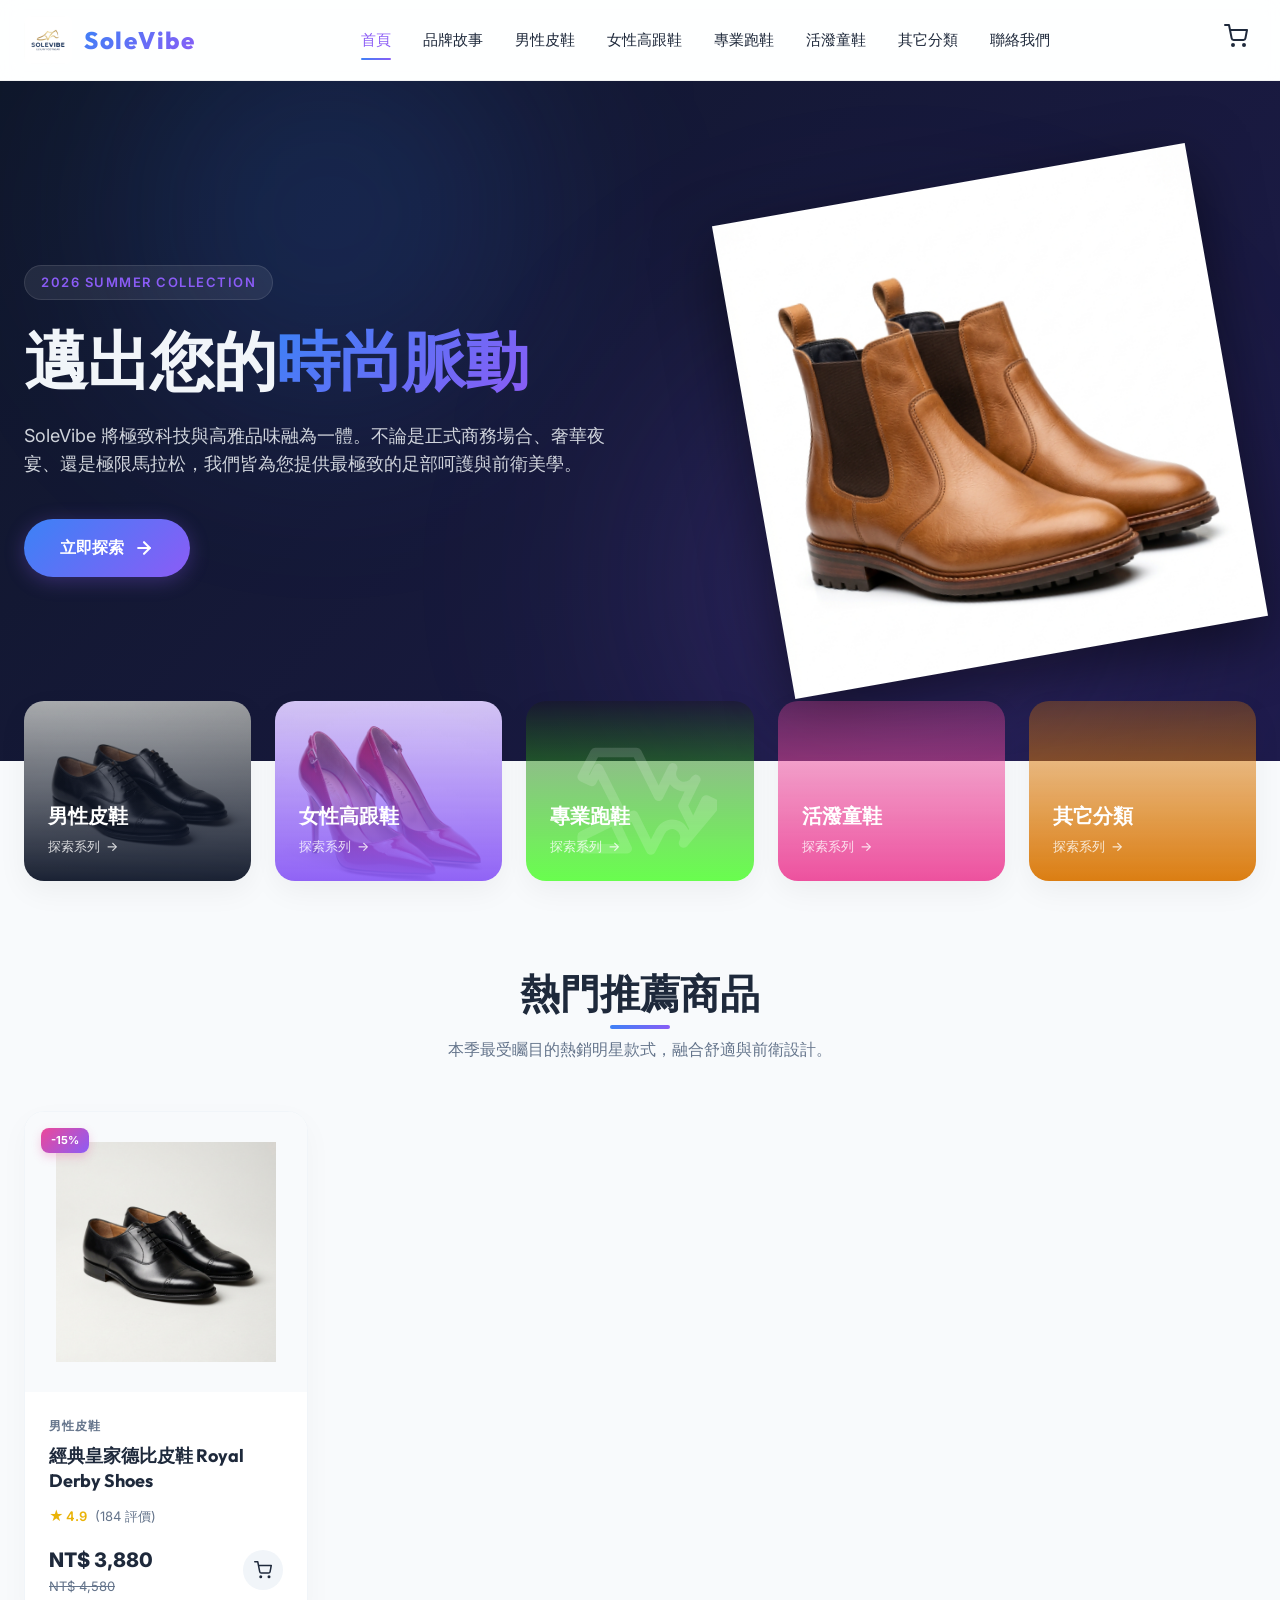
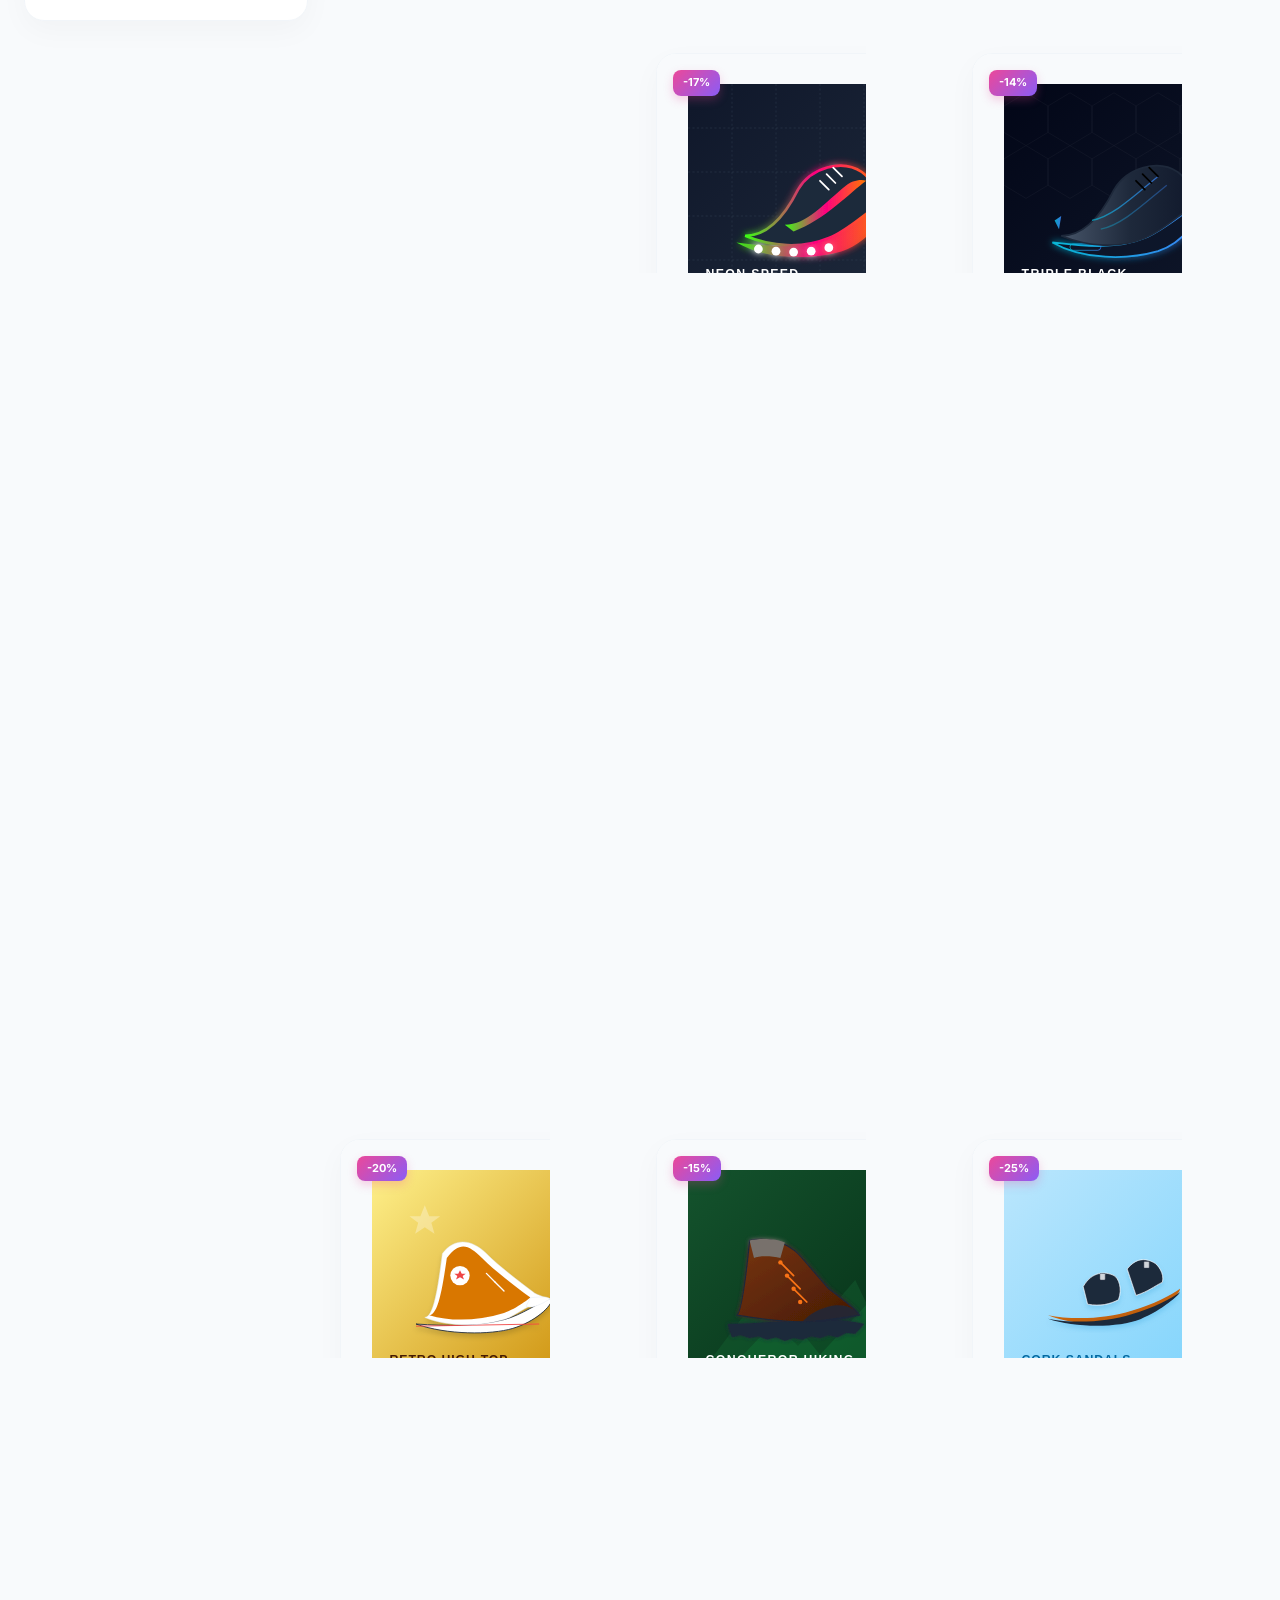
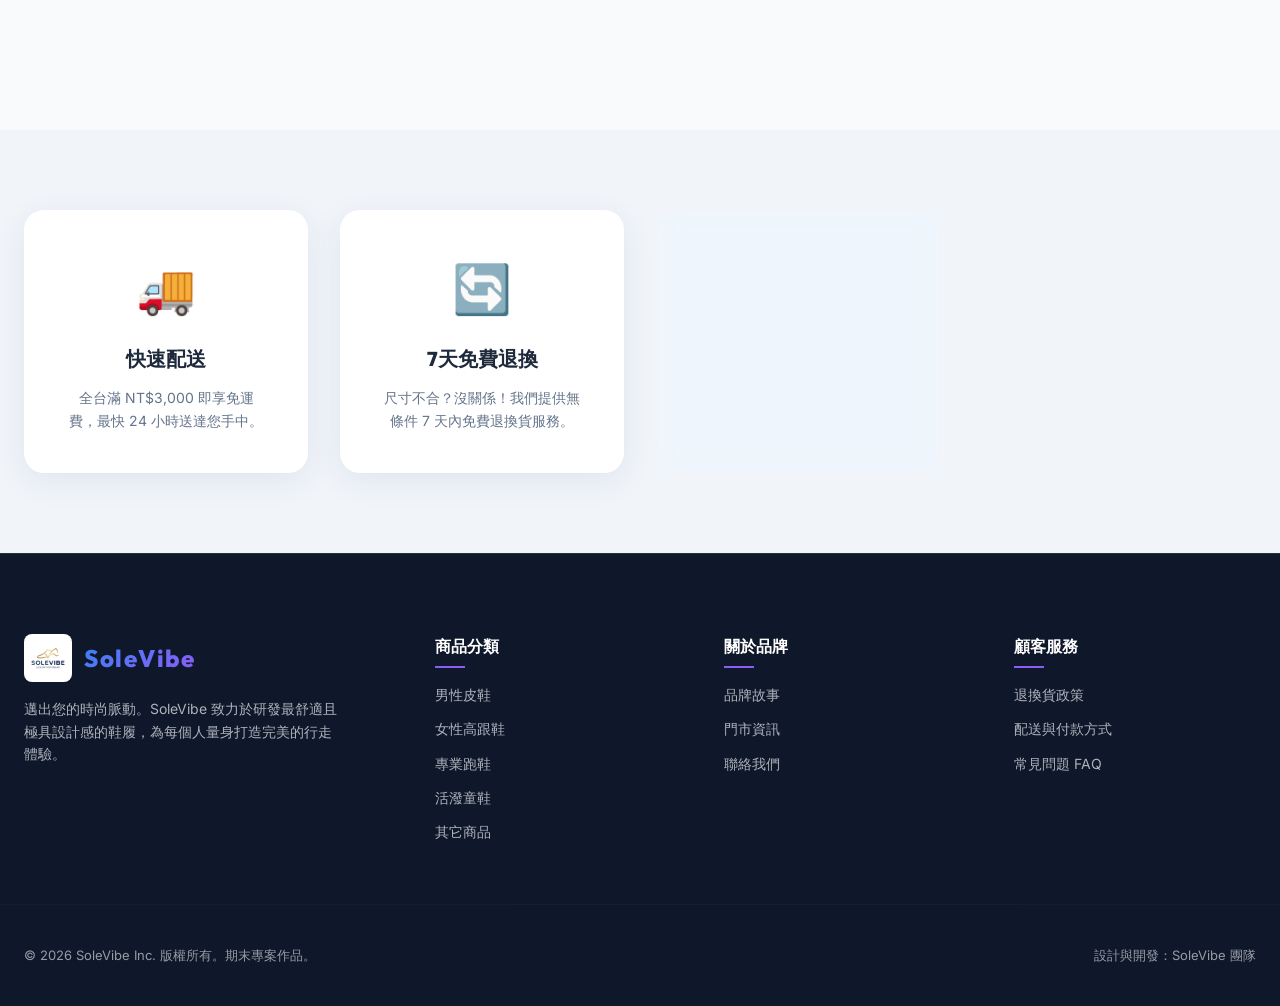
==== index.html @ f021ab02 "Add files via upload" ====
<!DOCTYPE html>
<html lang="zh-TW">
<head>
  <meta charset="UTF-8">
  <meta name="viewport" content="width=device-width, initial-scale=1.0">
  <title>梁育瑄的頂級潮流與舒適鞋履探索</title>
  <meta name="description" content="我們提供男性皮鞋、女性高跟鞋、運動跑鞋與兒童鞋等頂級潮流款式，帶給您無與倫比的穿著體驗。">
  <meta name="keywords" content="梁育瑄,高級,皮鞋,高跟鞋,運動鞋,跑步鞋,兒童鞋">
  <link rel="stylesheet" href="css/style.css">
</head>
<body>

  <!-- Header Section -->
  <header>
    <div class="container navbar">
      <a href="index.html" class="logo-wrapper">
        <img src="assets/images/logo.png" alt="SoleVibe Logo" class="logo-img">
        <span class="logo-text">SoleVibe</span>
      </a>
      
      <nav class="nav-menu" id="nav-menu">
        <a href="index.html" class="nav-link active">首頁</a>
        <a href="about.html" class="nav-link">品牌故事</a>
        <a href="mens.html" class="nav-link">男性皮鞋</a>
        <a href="womens.html" class="nav-link">女性高跟鞋</a>
        <a href="running.html" class="nav-link">專業跑鞋</a>
        <a href="kids.html" class="nav-link">活潑童鞋</a>
        <a href="others.html" class="nav-link">其它分類</a>
        <a href="contact.html" class="nav-link">聯絡我們</a>
      </nav>

      <div class="nav-actions">
        <a href="cart.html" class="btn-icon-cart" id="cart-btn" aria-label="購物車">
          <svg xmlns="http://www.w3.org/2000/svg" width="24" height="24" viewBox="0 0 24 24" fill="none" stroke="currentColor" stroke-width="2" stroke-linecap="round" stroke-linejoin="round">
            <circle cx="9" cy="21" r="1"></circle>
            <circle cx="20" cy="21" r="1"></circle>
            <path d="M1 1h4l2.68 13.39a2 2 0 0 0 2 1.61h9.72a2 2 0 0 0 2-1.61L23 6H6"></path>
          </svg>
          <span class="cart-badge">0</span>
        </a>
        <button class="mobile-menu-btn" id="mobile-menu-btn" aria-label="開啟選單">
          <span></span>
          <span></span>
          <span></span>
        </button>
      </div>
    </div>
  </header>

  <!-- Hero Section -->
  <section class="hero">
    <div class="hero-bg-lights">
      <div class="hero-light-1"></div>
      <div class="hero-light-2"></div>
    </div>
    
    <div class="container">
      <div class="hero-content fade-in">
        <span class="hero-tag">2026 SUMMER COLLECTION</span>
        <h1 class="hero-title">邁出您的<span>時尚脈動</span></h1>
        <p class="hero-desc">SoleVibe 將極致科技與高雅品味融為一體。不論是正式商務場合、奢華夜宴、還是極限馬拉松，我們皆為您提供最極致的足部呵護與前衛美學。</p>
        <a href="#featured-products" class="btn-primary">
          <span>立即探索</span>
          <svg xmlns="http://www.w3.org/2000/svg" width="20" height="20" viewBox="0 0 24 24" fill="none" stroke="currentColor" stroke-width="2.5" stroke-linecap="round" stroke-linejoin="round"><line x1="5" y1="12" x2="19" y2="12"></line><polyline points="12 5 19 12 12 19"></polyline></svg>
        </a>
      </div>
      
      <div class="hero-image-container">
        <div class="hero-circle-bg"></div>
        <img src="assets/images/mens_3.png" alt="Featured Chelsea Boot" class="hero-shoe-img">
      </div>
    </div>
  </section>

  <!-- Categories Quick Link Section -->
  <section class="categories-showcase container">
    <div class="categories-grid">
      <a href="mens.html" class="cat-card cat-card-mens">
        <div class="cat-title">男性皮鞋</div>
        <div class="cat-action">探索系列 <span>→</span></div>
      </a>
      <a href="womens.html" class="cat-card cat-card-womens">
        <div class="cat-title">女性高跟鞋</div>
        <div class="cat-action">探索系列 <span>→</span></div>
      </a>
      <a href="running.html" class="cat-card cat-card-running">
        <svg xmlns="http://www.w3.org/2000/svg" viewBox="0 0 24 24" fill="none" stroke="currentColor" stroke-width="1.5" stroke-linecap="round" stroke-linejoin="round"><path d="M18.8 20.1a2 2 0 1 0-3.6-1.8l-1.5 2.9-2.7-5.4-2.8 1.4L10 21H3v-2l4.5-2.2 1.1-2.2-3.1-6.1-1 2-1.5-.7L5 6h6.5l3.4 6.8 2.2-4.4a2 2 0 1 0 3.6 1.8l-2 4.1 1.6 3.2 2-4.1 1.5.7L18.8 20.1z"/></svg>
        <div class="cat-title">專業跑鞋</div>
        <div class="cat-action">探索系列 <span>→</span></div>
      </a>
      <a href="kids.html" class="cat-card cat-card-kids">
        <div class="cat-title">活潑童鞋</div>
        <div class="cat-action">探索系列 <span>→</span></div>
      </a>
      <a href="others.html" class="cat-card cat-card-others">
        <div class="cat-title">其它分類</div>
        <div class="cat-action">探索系列 <span>→</span></div>
      </a>
    </div>
  </section>

  <!-- Hot Products Grid Section -->
  <section class="py-5" id="featured-products">
    <div class="container">
      <div class="section-title-box text-center">
        <h2 class="section-title">熱門推薦商品</h2>
        <p class="section-desc">本季最受矚目的熱銷明星款式，融合舒適與前衛設計。</p>
      </div>
      
      <div class="product-grid" id="product-grid" data-category="all">
        <!-- Rendered Dynamically via JS -->
      </div>
    </div>
  </section>

  <!-- Core Brand Values -->
  <section class="py-5" style="background-color: #f1f5f9;">
    <div class="container">
      <div class="product-grid">
        <div class="glass-panel text-center" style="padding: 40px; background: white;">
          <div style="font-size: 48px; margin-bottom: 16px;">🚚</div>
          <h3 style="font-size: 20px; margin-bottom: 12px; font-weight: 800;">快速配送</h3>
          <p style="color: var(--text-muted); font-size: 14px;">全台滿 NT$3,000 即享免運費，最快 24 小時送達您手中。</p>
        </div>
        <div class="glass-panel text-center" style="padding: 40px; background: white;">
          <div style="font-size: 48px; margin-bottom: 16px;">🔄</div>
          <h3 style="font-size: 20px; margin-bottom: 12px; font-weight: 800;">7天免費退換</h3>
          <p style="color: var(--text-muted); font-size: 14px;">尺寸不合？沒關係！我們提供無條件 7 天內免費退換貨服務。</p>
        </div>
        <div class="glass-panel text-center" style="padding: 40px; background: white;">
          <div style="font-size: 48px; margin-bottom: 16px;">🛡️</div>
          <h3 style="font-size: 20px; margin-bottom: 12px; font-weight: 800;">正品保證</h3>
          <p style="color: var(--text-muted); font-size: 14px;">全店商品均為 100% 正品原廠授權，提供最完善售後保固。</p>
        </div>
      </div>
    </div>
  </section>

  <!-- Footer Section -->
  <footer>
    <div class="container footer-grid">
      <div class="footer-logo-desc">
        <div class="logo-wrapper">
          <img src="assets/images/logo.png" alt="SoleVibe Logo" class="logo-img">
          <span class="logo-text" style="color: white;">SoleVibe</span>
        </div>
        <p>邁出您的時尚脈動。SoleVibe 致力於研發最舒適且極具設計感的鞋履，為每個人量身打造完美的行走體驗。</p>
      </div>
      <div>
        <h4 class="footer-title">商品分類</h4>
        <div class="footer-links">
          <a href="mens.html" class="footer-link">男性皮鞋</a>
          <a href="womens.html" class="footer-link">女性高跟鞋</a>
          <a href="running.html" class="footer-link">專業跑鞋</a>
          <a href="kids.html" class="footer-link">活潑童鞋</a>
          <a href="others.html" class="footer-link">其它商品</a>
        </div>
      </div>
      <div>
        <h4 class="footer-title">關於品牌</h4>
        <div class="footer-links">
          <a href="about.html" class="footer-link">品牌故事</a>
          <a href="about.html#store-locator" class="footer-link">門市資訊</a>
          <a href="contact.html" class="footer-link">聯絡我們</a>
        </div>
      </div>
      <div>
        <h4 class="footer-title">顧客服務</h4>
        <div class="footer-links">
          <a href="#" class="footer-link">退換貨政策</a>
          <a href="#" class="footer-link">配送與付款方式</a>
          <a href="#" class="footer-link">常見問題 FAQ</a>
        </div>
      </div>
    </div>
    <div class="container footer-bottom">
      <p>&copy; 2026 SoleVibe Inc. 版權所有。期末專案作品。</p>
      <p>設計與開發：SoleVibe 團隊</p>
    </div>
  </footer>

  <!-- Scripts -->
  <script src="js/products.js"></script>
  <script src="js/main.js"></script>
</body>
</html>
---- css/style.css ----
/* SoleVibe Shoe Retail Web App - Stylesheet */

@import url('https://fonts.googleapis.com/css2?family=Inter:wght@300;400;500;600;700;800&family=Outfit:wght@400;500;600;700;800;900&family=Playfair+Display:ital,wght@0,600;0,700;1,500&display=swap');

:root {
  --primary-gradient: linear-gradient(135deg, #3b82f6 0%, #8b5cf6 100%);
  --secondary-gradient: linear-gradient(135deg, #ec4899 0%, #8b5cf6 100%);
  --dark-gradient: linear-gradient(135deg, #0f172a 0%, #1e1b4b 100%);
  --gold-gradient: linear-gradient(135deg, #fbbf24 0%, #f59e0b 100%);
  
  --primary: #8b5cf6;
  --primary-hover: #7c3aed;
  --secondary: #ec4899;
  --dark: #0f172a;
  --light: #f8fafc;
  --text-dark: #1e293b;
  --text-light: #f1f5f9;
  --text-muted: #64748b;
  --border-light: rgba(255, 255, 255, 0.1);
  --border-dark: #e2e8f0;
  
  --glass-bg: rgba(255, 255, 255, 0.7);
  --glass-bg-dark: rgba(15, 23, 42, 0.75);
  --glass-border: rgba(255, 255, 255, 0.2);
  --glass-shadow: 0 8px 32px 0 rgba(31, 38, 135, 0.08);
  
  --font-sans: 'Inter', sans-serif;
  --font-heading: 'Outfit', sans-serif;
  --font-serif: 'Playfair Display', serif;
  
  --transition-smooth: all 0.4s cubic-bezier(0.4, 0, 0.2, 1);
  --transition-fast: all 0.2s ease;
}

/* Base Reset */
* {
  margin: 0;
  padding: 0;
  box-sizing: border-box;
  scroll-behavior: smooth;
}

body {
  font-family: var(--font-sans);
  background-color: var(--light);
  color: var(--text-dark);
  line-height: 1.6;
  overflow-x: hidden;
}

h1, h2, h3, h4, h5, h6 {
  font-family: var(--font-heading);
  font-weight: 700;
}

a {
  text-decoration: none;
  color: inherit;
  transition: var(--transition-fast);
}

button, input, select, textarea {
  font-family: inherit;
}

ul {
  list-style: none;
}

/* Utility Classes */
.container {
  max-width: 1280px;
  margin: 0 auto;
  padding: 0 24px;
}

.text-center { text-align: center; }
.py-5 { padding-top: 80px; padding-bottom: 80px; }
.pb-5 { padding-bottom: 80px; }
.font-semibold { font-weight: 600; }
.text-primary { color: var(--primary); }
.mt-4 { margin-top: 24px; }

/* Glassmorphism Styles */
.glass-panel {
  background: var(--glass-bg);
  backdrop-filter: blur(12px) saturate(180%);
  -webkit-backdrop-filter: blur(12px) saturate(180%);
  border: 1px solid var(--glass-border);
  box-shadow: var(--glass-shadow);
  border-radius: 20px;
}

.glass-panel-dark {
  background: var(--glass-bg-dark);
  backdrop-filter: blur(16px) saturate(180%);
  -webkit-backdrop-filter: blur(16px) saturate(180%);
  border: 1px solid var(--border-light);
  box-shadow: 0 8px 32px 0 rgba(0, 0, 0, 0.3);
  border-radius: 20px;
  color: var(--text-light);
}

/* Header & Navigation */
header {
  position: sticky;
  top: 0;
  z-index: 100;
  width: 100%;
  background: rgba(255, 255, 255, 0.85);
  backdrop-filter: blur(10px);
  border-bottom: 1px solid rgba(0, 0, 0, 0.05);
  transition: var(--transition-fast);
}

.navbar {
  display: flex;
  justify-content: space-between;
  align-items: center;
  height: 80px;
}

.logo-wrapper {
  display: flex;
  align-items: center;
  gap: 12px;
}

.logo-img {
  height: 48px;
  width: 48px;
  object-fit: contain;
  border-radius: 8px;
}

.logo-text {
  font-family: var(--font-heading);
  font-weight: 800;
  font-size: 24px;
  letter-spacing: 1.5px;
  background: var(--primary-gradient);
  -webkit-background-clip: text;
  -webkit-text-fill-color: transparent;
}

.nav-menu {
  display: flex;
  gap: 32px;
  align-items: center;
}

.nav-link {
  font-size: 15px;
  font-weight: 500;
  color: var(--text-dark);
  position: relative;
  padding: 8px 0;
}

.nav-link::after {
  content: '';
  position: absolute;
  bottom: 0;
  left: 0;
  width: 0;
  height: 2.5px;
  background: var(--primary-gradient);
  transition: var(--transition-smooth);
  border-radius: 2px;
}

.nav-link:hover::after,
.nav-link.active::after {
  width: 100%;
}

.nav-link:hover,
.nav-link.active {
  color: var(--primary);
}

.nav-actions {
  display: flex;
  align-items: center;
  gap: 20px;
}

.btn-icon-cart {
  position: relative;
  background: none;
  border: none;
  cursor: pointer;
  padding: 8px;
  border-radius: 50%;
  transition: var(--transition-fast);
  color: var(--text-dark);
}

.btn-icon-cart:hover {
  background-color: rgba(0, 0, 0, 0.05);
  color: var(--primary);
}

.cart-badge {
  position: absolute;
  top: -2px;
  right: -2px;
  background: var(--secondary-gradient);
  color: white;
  font-size: 10px;
  font-weight: 700;
  height: 18px;
  width: 18px;
  border-radius: 50%;
  display: none;
  justify-content: center;
  align-items: center;
  box-shadow: 0 2px 8px rgba(236, 72, 153, 0.4);
}

.mobile-menu-btn {
  display: none;
  background: none;
  border: none;
  cursor: pointer;
  flex-direction: column;
  gap: 6px;
  z-index: 101;
}

.mobile-menu-btn span {
  display: block;
  width: 25px;
  height: 3px;
  background-color: var(--text-dark);
  border-radius: 3px;
  transition: var(--transition-smooth);
}

/* Animations */
@keyframes float {
  0% { transform: translateY(0px) rotate(-10deg); }
  50% { transform: translateY(-15px) rotate(-8deg); }
  100% { transform: translateY(0px) rotate(-10deg); }
}

@keyframes pulse {
  0% { transform: scale(1); }
  50% { transform: scale(1.15); }
  100% { transform: scale(1); }
}

.pulse {
  animation: pulse 1s infinite alternate;
}

.fade-in {
  animation: fadeIn 0.8s ease forwards;
}

@keyframes fadeIn {
  from { opacity: 0; transform: translateY(20px); }
  to { opacity: 1; transform: translateY(0); }
}

/* Hero Section */
.hero {
  padding: 100px 0;
  background: var(--dark-gradient);
  position: relative;
  overflow: hidden;
  color: var(--text-light);
}

.hero-bg-lights {
  position: absolute;
  top: 0;
  left: 0;
  width: 100%;
  height: 100%;
  z-index: 1;
}

.hero-light-1 {
  position: absolute;
  top: -10%;
  left: 10%;
  width: 400px;
  height: 400px;
  border-radius: 50%;
  background: rgba(59, 130, 246, 0.15);
  filter: blur(100px);
}

.hero-light-2 {
  position: absolute;
  bottom: -10%;
  right: 10%;
  width: 500px;
  height: 500px;
  border-radius: 50%;
  background: rgba(139, 92, 246, 0.15);
  filter: blur(120px);
}

.hero .container {
  position: relative;
  z-index: 2;
  display: grid;
  grid-template-columns: 1.1fr 0.9fr;
  align-items: center;
  gap: 48px;
}

.hero-content {
  max-width: 600px;
}

.hero-tag {
  display: inline-block;
  padding: 6px 16px;
  background: rgba(255, 255, 255, 0.08);
  border: 1px solid var(--border-light);
  border-radius: 30px;
  font-size: 13px;
  font-weight: 600;
  letter-spacing: 1.5px;
  color: var(--primary);
  margin-bottom: 24px;
}

.hero-title {
  font-size: 64px;
  line-height: 1.15;
  margin-bottom: 24px;
  font-weight: 900;
  letter-spacing: -1px;
}

.hero-title span {
  background: var(--primary-gradient);
  -webkit-background-clip: text;
  -webkit-text-fill-color: transparent;
}

.hero-desc {
  font-size: 18px;
  color: var(--text-light);
  opacity: 0.85;
  margin-bottom: 40px;
}

.btn-primary {
  display: inline-flex;
  align-items: center;
  gap: 10px;
  background: var(--primary-gradient);
  color: white;
  padding: 16px 36px;
  border-radius: 30px;
  font-weight: 600;
  box-shadow: 0 4px 20px rgba(139, 92, 246, 0.3);
  transition: var(--transition-smooth);
  border: none;
  cursor: pointer;
}

.btn-primary:hover {
  transform: translateY(-3px);
  box-shadow: 0 8px 30px rgba(139, 92, 246, 0.5);
}

.hero-image-container {
  display: flex;
  justify-content: center;
  position: relative;
}

.hero-circle-bg {
  width: 380px;
  height: 380px;
  background: var(--primary-gradient);
  opacity: 0.2;
  border-radius: 50%;
  position: absolute;
  top: 50%;
  left: 50%;
  transform: translate(-50%, -50%);
  filter: blur(40px);
}

.hero-shoe-img {
  width: 100%;
  max-width: 480px;
  transform: rotate(-10deg);
  animation: float 5s ease-in-out infinite;
  z-index: 2;
  filter: drop-shadow(0 20px 30px rgba(0, 0, 0, 0.5));
}

/* Category Quick Links Grid */
.categories-showcase {
  margin-top: -60px;
  position: relative;
  z-index: 10;
}

.categories-grid {
  display: grid;
  grid-template-columns: repeat(auto-fit, minmax(220px, 1fr));
  gap: 24px;
}

.cat-card {
  height: 180px;
  position: relative;
  overflow: hidden;
  border-radius: 20px;
  display: flex;
  flex-direction: column;
  justify-content: flex-end;
  padding: 24px;
  color: white;
  box-shadow: 0 10px 30px rgba(0,0,0,0.05);
  transition: var(--transition-smooth);
}

.cat-card-mens { background: linear-gradient(to top, rgba(15, 23, 42, 0.95), rgba(15, 23, 42, 0.3)), url('../assets/images/mens_1.png') center/cover; }
.cat-card-womens { background: linear-gradient(to top, rgba(139, 92, 246, 0.95), rgba(139, 92, 246, 0.3)), url('../assets/images/womens_1.png') center/cover; }
.cat-card-running { background: linear-gradient(to top, rgba(57, 255, 20, 0.75), rgba(24, 24, 27, 0.4)); }
.cat-card-kids { background: linear-gradient(to top, rgba(236, 72, 153, 0.95), rgba(236, 72, 153, 0.3)); }
.cat-card-others { background: linear-gradient(to top, rgba(217, 119, 6, 0.95), rgba(217, 119, 6, 0.3)); }

.cat-card svg {
  position: absolute;
  top: 50%;
  left: 50%;
  transform: translate(-50%, -50%) scale(1.1);
  width: 140px;
  height: 140px;
  opacity: 0.15;
  transition: var(--transition-smooth);
}

.cat-card:hover svg {
  transform: translate(-50%, -50%) scale(1.3);
  opacity: 0.25;
}

.cat-card:hover {
  transform: translateY(-8px);
  box-shadow: 0 20px 40px rgba(0,0,0,0.15);
}

.cat-title {
  font-size: 20px;
  font-weight: 700;
  margin-bottom: 4px;
  z-index: 2;
}

.cat-action {
  font-size: 13px;
  font-weight: 500;
  opacity: 0.8;
  display: flex;
  align-items: center;
  gap: 6px;
  z-index: 2;
}

.cat-action span {
  transition: var(--transition-fast);
}

.cat-card:hover .cat-action span {
  transform: translateX(4px);
}

/* Products Cards Styling */
.section-title-box {
  margin-bottom: 48px;
}

.section-title {
  font-size: 40px;
  font-weight: 800;
  margin-bottom: 12px;
  position: relative;
  display: inline-block;
}

.section-title::after {
  content: '';
  position: absolute;
  bottom: -4px;
  left: 50%;
  transform: translateX(-50%);
  width: 60px;
  height: 4px;
  background: var(--primary-gradient);
  border-radius: 2px;
}

.section-desc {
  color: var(--text-muted);
  font-size: 16px;
}

.product-grid {
  display: grid;
  grid-template-columns: repeat(auto-fill, minmax(280px, 1fr));
  gap: 32px;
}

.product-card {
  background: white;
  border-radius: 20px;
  overflow: hidden;
  box-shadow: 0 10px 30px rgba(0, 0, 0, 0.03);
  border: 1px solid #f1f5f9;
  transition: var(--transition-smooth);
  display: flex;
  flex-direction: column;
}

.product-card:hover {
  transform: translateY(-8px);
  box-shadow: 0 20px 40px rgba(0,0,0,0.08);
}

.product-img-wrapper {
  position: relative;
  background-color: #f8fafc;
  padding: 30px;
  height: 280px;
  display: flex;
  justify-content: center;
  align-items: center;
  overflow: hidden;
}

.product-img-wrapper img {
  max-width: 100%;
  max-height: 100%;
  object-fit: contain;
  transition: var(--transition-smooth);
}

.product-card:hover .product-img-wrapper img {
  transform: scale(1.08) rotate(-3deg);
}

.discount-badge {
  position: absolute;
  top: 16px;
  left: 16px;
  background: var(--secondary-gradient);
  color: white;
  padding: 4px 10px;
  font-size: 11px;
  font-weight: 700;
  border-radius: 8px;
  box-shadow: 0 4px 10px rgba(236, 72, 153, 0.25);
}

.product-overlay {
  position: absolute;
  top: 0;
  left: 0;
  width: 100%;
  height: 100%;
  background: rgba(15, 23, 42, 0.4);
  backdrop-filter: blur(4px);
  display: flex;
  justify-content: center;
  align-items: center;
  opacity: 0;
  transition: var(--transition-fast);
}

.product-img-wrapper:hover .product-overlay {
  opacity: 1;
}

.btn-quickview {
  background: white;
  color: var(--text-dark);
  padding: 12px 24px;
  font-size: 14px;
  font-weight: 600;
  border-radius: 30px;
  box-shadow: 0 4px 12px rgba(0,0,0,0.1);
  transform: translateY(15px);
  transition: var(--transition-smooth);
}

.product-img-wrapper:hover .btn-quickview {
  transform: translateY(0);
}

.btn-quickview:hover {
  background: var(--primary-gradient);
  color: white;
}

.product-info {
  padding: 24px;
  display: flex;
  flex-direction: column;
  flex-grow: 1;
}

.product-cat {
  font-size: 12px;
  color: var(--text-muted);
  font-weight: 600;
  text-transform: uppercase;
  letter-spacing: 1px;
  margin-bottom: 8px;
}

.product-title {
  font-size: 18px;
  font-weight: 700;
  line-height: 1.4;
  margin-bottom: 12px;
  flex-grow: 1;
}

.product-title a:hover {
  color: var(--primary);
}

.product-meta {
  display: flex;
  align-items: center;
  gap: 8px;
  margin-bottom: 16px;
  font-size: 13px;
}

.rating {
  display: inline-flex;
  align-items: center;
  color: #eab308;
  font-weight: 600;
}

.rating .stars {
  font-size: 14px;
  margin-right: 2px;
}

.product-meta .reviews {
  color: var(--text-muted);
}

.product-price-row {
  display: flex;
  justify-content: space-between;
  align-items: center;
}

.price-box {
  display: flex;
  flex-direction: column;
}

.price {
  font-size: 20px;
  font-weight: 800;
  color: var(--text-dark);
}

.original-price {
  font-size: 13px;
  color: var(--text-muted);
  text-decoration: line-through;
}

.btn-add-cart-quick {
  background: #f1f5f9;
  color: var(--text-dark);
  border: none;
  width: 40px;
  height: 40px;
  border-radius: 50%;
  display: flex;
  justify-content: center;
  align-items: center;
  cursor: pointer;
  transition: var(--transition-fast);
}

.btn-add-cart-quick:hover {
  background: var(--primary-gradient);
  color: white;
  transform: scale(1.1);
}

/* Category Filter Bar */
.filter-bar {
  display: flex;
  justify-content: space-between;
  align-items: center;
  flex-wrap: wrap;
  gap: 16px;
  margin-bottom: 32px;
  padding: 16px 24px;
  background: white;
  border-radius: 16px;
  box-shadow: 0 4px 20px rgba(0,0,0,0.02);
}

.filter-results {
  color: var(--text-muted);
  font-size: 14px;
}

.filter-sort-select {
  padding: 8px 16px;
  border-radius: 10px;
  border: 1px solid var(--border-dark);
  background: white;
  outline: none;
  font-size: 14px;
  cursor: pointer;
}

/* Product Detail Page */
.product-detail-section {
  padding: 60px 0;
}

.product-detail-container {
  display: grid;
  grid-template-columns: 1fr 1fr;
  gap: 64px;
  align-items: start;
}

.product-detail-media {
  background-color: #f8fafc;
  border-radius: 24px;
  padding: 48px;
  display: flex;
  justify-content: center;
  align-items: center;
  border: 1px solid #f1f5f9;
}

.product-detail-media img {
  max-width: 100%;
  max-height: 500px;
  object-fit: contain;
  filter: drop-shadow(0 15px 25px rgba(0, 0, 0, 0.05));
}

.product-detail-info h1 {
  font-size: 36px;
  font-weight: 800;
  line-height: 1.25;
  margin-bottom: 12px;
}

.product-detail-info .category-badge {
  display: inline-block;
  background: #f1f5f9;
  color: var(--primary);
  font-weight: 600;
  font-size: 12px;
  padding: 6px 14px;
  border-radius: 30px;
  margin-bottom: 16px;
}

.detail-price-box {
  display: flex;
  align-items: baseline;
  gap: 16px;
  margin-bottom: 24px;
}

.detail-price {
  font-size: 32px;
  font-weight: 900;
  color: var(--text-dark);
}

.detail-original-price {
  font-size: 18px;
  color: var(--text-muted);
  text-decoration: line-through;
}

.detail-rating-box {
  display: flex;
  align-items: center;
  gap: 12px;
  margin-bottom: 24px;
  border-bottom: 1px solid #f1f5f9;
  padding-bottom: 24px;
}

.detail-desc {
  font-size: 16px;
  color: #475569;
  margin-bottom: 32px;
}

.features-title {
  font-size: 16px;
  font-weight: 700;
  margin-bottom: 12px;
}

.detail-features {
  list-style: none;
  margin-bottom: 32px;
}

.detail-features li {
  position: relative;
  padding-left: 24px;
  margin-bottom: 8px;
  color: #475569;
}

.detail-features li::before {
  content: '✓';
  position: absolute;
  left: 0;
  color: var(--primary);
  font-weight: 700;
}

/* Selectors styling */
.selector-group {
  margin-bottom: 24px;
}

.selector-label {
  font-size: 14px;
  font-weight: 700;
  margin-bottom: 12px;
  display: block;
}

.size-selector, .color-selector {
  display: flex;
  flex-wrap: wrap;
  gap: 12px;
}

.size-option input, .color-option input {
  display: none;
}

.size-option span {
  display: inline-block;
  min-width: 48px;
  height: 48px;
  border: 1px solid var(--border-dark);
  border-radius: 12px;
  display: flex;
  justify-content: center;
  align-items: center;
  font-size: 14px;
  font-weight: 600;
  cursor: pointer;
  transition: var(--transition-fast);
}

.size-option input:checked + span {
  border-color: var(--primary);
  background: var(--primary);
  color: white;
  box-shadow: 0 4px 10px rgba(139, 92, 246, 0.2);
}

.color-option span {
  display: inline-block;
  padding: 8px 16px;
  border: 1px solid var(--border-dark);
  border-radius: 12px;
  font-size: 13px;
  font-weight: 500;
  cursor: pointer;
  transition: var(--transition-fast);
}

.color-option input:checked + span {
  border-color: var(--primary);
  background: #f5f3ff;
  color: var(--primary);
  font-weight: 600;
}

.purchase-actions {
  display: flex;
  gap: 20px;
  margin-top: 32px;
  border-top: 1px solid #f1f5f9;
  padding-top: 32px;
}

.qty-selector {
  display: flex;
  align-items: center;
  border: 1px solid var(--border-dark);
  border-radius: 30px;
  overflow: hidden;
  height: 56px;
}

.qty-selector button {
  background: none;
  border: none;
  width: 48px;
  height: 100%;
  font-size: 18px;
  font-weight: 600;
  cursor: pointer;
  transition: var(--transition-fast);
}

.qty-selector button:hover {
  background-color: #f1f5f9;
}

.qty-selector input {
  width: 48px;
  height: 100%;
  border: none;
  text-align: center;
  font-size: 16px;
  font-weight: 600;
  outline: none;
}

.btn-add-cart-large {
  flex-grow: 1;
  height: 56px;
  border-radius: 30px;
  font-size: 16px;
}

/* Shopping Cart Page */
.cart-section {
  padding: 60px 0;
}

.cart-wrapper {
  display: grid;
  grid-template-columns: 1.6fr 0.9fr;
  gap: 48px;
}

.cart-items-panel {
  padding: 32px;
}

.cart-item {
  display: grid;
  grid-template-columns: 100px 2.5fr 1fr 1fr 1fr 30px;
  align-items: center;
  gap: 24px;
  padding: 24px 0;
  border-bottom: 1px solid #f1f5f9;
}

.cart-item:last-child {
  border-bottom: none;
}

.cart-item-img {
  width: 100px;
  height: 100px;
  background-color: #f8fafc;
  border-radius: 16px;
  padding: 10px;
  display: flex;
  justify-content: center;
  align-items: center;
}

.cart-item-img img {
  max-width: 100%;
  max-height: 100%;
  object-fit: contain;
}

.cart-item-title {
  font-size: 16px;
  font-weight: 700;
  line-height: 1.4;
  margin-bottom: 4px;
}

.cart-item-title a:hover {
  color: var(--primary);
}

.cart-item-meta {
  font-size: 13px;
  color: var(--text-muted);
}

.cart-item-price-mobile {
  display: none;
}

.qty-adjuster-small {
  display: flex;
  align-items: center;
  border: 1px solid var(--border-dark);
  border-radius: 20px;
  overflow: hidden;
  width: 100px;
}

.qty-adjuster-small button {
  background: none;
  border: none;
  width: 30px;
  height: 32px;
  cursor: pointer;
  font-weight: 600;
}

.qty-adjuster-small button:hover {
  background-color: #f1f5f9;
}

.qty-adjuster-small input {
  width: 40px;
  height: 32px;
  border: none;
  text-align: center;
  font-size: 14px;
  font-weight: 600;
  outline: none;
}

.cart-item-remove {
  background: none;
  border: none;
  font-size: 24px;
  color: var(--text-muted);
  cursor: pointer;
  transition: var(--transition-fast);
  line-height: 1;
}

.cart-item-remove:hover {
  color: #ef4444;
}

.cart-summary-panel {
  padding: 32px;
  height: fit-content;
}

.summary-title {
  font-size: 20px;
  font-weight: 800;
  margin-bottom: 24px;
  border-bottom: 1px solid var(--border-light);
  padding-bottom: 16px;
}

.summary-row {
  display: flex;
  justify-content: space-between;
  margin-bottom: 16px;
  font-size: 14px;
}

.summary-divider {
  height: 1px;
  background-color: rgba(255, 255, 255, 0.1);
  margin: 24px 0;
}

.summary-total {
  font-size: 18px;
  font-weight: 800;
}

.btn-checkout {
  width: 100%;
  height: 56px;
  border-radius: 30px;
  display: flex;
  justify-content: center;
  align-items: center;
  font-weight: 700;
  font-size: 16px;
  margin-top: 24px;
}

/* About Company Page */
.about-hero {
  background: var(--dark-gradient);
  color: white;
  padding: 80px 0;
  text-align: center;
}

.about-hero h1 {
  font-size: 48px;
  font-weight: 800;
}

.about-content-section {
  padding: 80px 0;
}

.about-grid {
  display: grid;
  grid-template-columns: 1fr 1.2fr;
  gap: 64px;
  align-items: center;
}

.about-graphics {
  position: relative;
  display: flex;
  justify-content: center;
}

.about-svg-box {
  width: 100%;
  max-width: 400px;
  filter: drop-shadow(0 20px 30px rgba(139, 92, 246, 0.25));
}

.about-info-text {
  font-size: 17px;
  color: #475569;
}

.about-info-text h2 {
  font-size: 32px;
  font-weight: 800;
  color: var(--text-dark);
  margin-bottom: 24px;
}

.about-info-text p {
  margin-bottom: 20px;
}

.brand-timeline {
  margin-top: 80px;
  position: relative;
  padding-left: 32px;
  border-left: 2px solid #e2e8f0;
}

.timeline-item {
  position: relative;
  margin-bottom: 40px;
}

.timeline-item::before {
  content: '';
  position: absolute;
  left: -41px;
  top: 4px;
  width: 16px;
  height: 16px;
  border-radius: 50%;
  background: var(--primary);
  border: 4px solid white;
  box-shadow: 0 0 0 2px var(--primary);
}

.timeline-year {
  font-weight: 800;
  font-size: 20px;
  color: var(--primary);
  margin-bottom: 4px;
}

.timeline-desc {
  font-size: 15px;
  color: var(--text-muted);
}

/* Contact Us Page */
.contact-section {
  padding: 60px 0;
}

.contact-grid {
  display: grid;
  grid-template-columns: 1fr 1.5fr;
  gap: 64px;
}

.contact-info-cards {
  display: flex;
  flex-direction: column;
  gap: 24px;
}

.info-card {
  padding: 24px;
  border-radius: 20px;
  background: white;
  border: 1px solid #f1f5f9;
  box-shadow: 0 4px 20px rgba(0,0,0,0.01);
  display: flex;
  gap: 20px;
  align-items: center;
}

.info-icon {
  width: 48px;
  height: 48px;
  border-radius: 50%;
  background: #f5f3ff;
  color: var(--primary);
  display: flex;
  justify-content: center;
  align-items: center;
  flex-shrink: 0;
}

.info-card-text h3 {
  font-size: 16px;
  font-weight: 700;
  margin-bottom: 4px;
}

.info-card-text p {
  font-size: 14px;
  color: var(--text-muted);
}

.contact-form-panel {
  padding: 40px;
}

.form-title {
  font-size: 24px;
  font-weight: 800;
  margin-bottom: 24px;
}

.form-group {
  margin-bottom: 20px;
}

.form-label {
  display: block;
  font-size: 14px;
  font-weight: 600;
  margin-bottom: 8px;
}

.form-input {
  width: 100%;
  padding: 14px 20px;
  border-radius: 12px;
  border: 1px solid var(--border-dark);
  background-color: #f8fafc;
  outline: none;
  transition: var(--transition-fast);
}

.form-input:focus {
  border-color: var(--primary);
  background-color: white;
  box-shadow: 0 0 0 3px rgba(139, 92, 246, 0.15);
}

.form-textarea {
  min-height: 150px;
  resize: vertical;
}

.btn-submit {
  width: 100%;
  height: 56px;
  border-radius: 30px;
  font-weight: 700;
}

/* Map Mockup container */
.map-mockup-wrapper {
  margin-top: 48px;
  border-radius: 20px;
  overflow: hidden;
  height: 350px;
  position: relative;
  box-shadow: 0 10px 30px rgba(0, 0, 0, 0.05);
}

.map-mockup {
  width: 100%;
  height: 100%;
  background: radial-gradient(circle at center, #cbd5e1 0%, #94a3b8 100%);
  display: flex;
  justify-content: center;
  align-items: center;
  color: var(--text-dark);
  position: relative;
}

.map-card {
  position: absolute;
  background: white;
  padding: 16px 24px;
  border-radius: 12px;
  box-shadow: 0 10px 25px rgba(0,0,0,0.15);
  font-size: 13px;
  font-weight: 700;
  display: flex;
  align-items: center;
  gap: 8px;
}

.map-card span {
  display: inline-block;
  width: 10px;
  height: 10px;
  background-color: var(--secondary);
  border-radius: 50%;
  animation: pulse 1s infinite alternate;
}

/* Footer Section */
footer {
  background: var(--dark);
  color: var(--text-light);
  padding: 80px 0 40px;
  border-top: 1px solid var(--border-light);
}

.footer-grid {
  display: grid;
  grid-template-columns: 1.5fr 1fr 1fr 1fr;
  gap: 48px;
  margin-bottom: 60px;
}

.footer-logo-desc {
  max-width: 320px;
}

.footer-logo-desc p {
  margin-top: 16px;
  color: var(--text-light);
  opacity: 0.7;
  font-size: 14px;
}

.footer-title {
  font-size: 16px;
  font-weight: 700;
  margin-bottom: 24px;
  color: white;
  position: relative;
}

.footer-title::after {
  content: '';
  position: absolute;
  bottom: -8px;
  left: 0;
  width: 30px;
  height: 2px;
  background: var(--primary);
}

.footer-links {
  display: flex;
  flex-direction: column;
  gap: 12px;
}

.footer-link {
  font-size: 14px;
  opacity: 0.7;
}

.footer-link:hover {
  opacity: 1;
  color: var(--primary);
  transform: translateX(4px);
}

.footer-bottom {
  border-top: 1px solid rgba(255, 255, 255, 0.05);
  padding-top: 40px;
  display: flex;
  justify-content: space-between;
  align-items: center;
  flex-wrap: wrap;
  gap: 20px;
  font-size: 13px;
  opacity: 0.6;
}

/* Toast Notifications */
.toast-notification {
  position: fixed;
  bottom: 24px;
  right: 24px;
  background: white;
  border-radius: 12px;
  padding: 16px 24px;
  display: flex;
  align-items: center;
  gap: 16px;
  box-shadow: 0 10px 30px rgba(0,0,0,0.15);
  transform: translateY(100px);
  opacity: 0;
  z-index: 999;
  transition: var(--transition-smooth);
}

.toast-notification.show {
  transform: translateY(0);
  opacity: 1;
}

.toast-icon {
  width: 24px;
  height: 24px;
  border-radius: 50%;
  display: flex;
  justify-content: center;
  align-items: center;
  font-weight: bold;
  font-size: 12px;
}

.toast-notification.success {
  border-left: 4px solid #10b981;
}
.toast-notification.success .toast-icon {
  background: #d1fae5;
  color: #10b981;
}

.toast-notification.error {
  border-left: 4px solid #ef4444;
}
.toast-notification.error .toast-icon {
  background: #fee2e2;
  color: #ef4444;
}

.toast-notification.info {
  border-left: 4px solid #3b82f6;
}
.toast-notification.info .toast-icon {
  background: #dbeafe;
  color: #3b82f6;
}

/* Modal Checkout */
.modal-checkout {
  position: fixed;
  top: 0;
  left: 0;
  width: 100%;
  height: 100%;
  background: rgba(15, 23, 42, 0.7);
  backdrop-filter: blur(8px);
  display: flex;
  justify-content: center;
  align-items: center;
  z-index: 1000;
  padding: 24px;
}

.modal-content {
  background: white;
  padding: 48px;
  border-radius: 24px;
  max-width: 480px;
  width: 100%;
  box-shadow: 0 20px 50px rgba(0,0,0,0.3);
  text-align: center;
}

.modal-content h2 {
  font-size: 28px;
  font-weight: 800;
  margin-top: 24px;
  margin-bottom: 12px;
}

.order-id {
  font-size: 14px;
  color: var(--text-muted);
  font-weight: 600;
  margin-top: 8px;
  background: #f1f5f9;
  padding: 6px 14px;
  border-radius: 8px;
  display: inline-block;
}

/* Success Checkmark Animation */
.success-checkmark {
  width: 80px;
  height: 80px;
  margin: 0 auto;
}

.success-checkmark .check-icon {
  width: 80px;
  height: 80px;
  position: relative;
  border-radius: 50%;
  box-sizing: content-box;
  border: 4px solid #4CAF50;
}

.success-checkmark .check-icon::before {
  top: 3px;
  left: -2px;
  width: 30px;
  height: 80px;
  background: #FFFFFF;
  position: absolute;
  content: '';
  transform-origin: 100% 50%;
  transform: rotate(-45deg);
}

.success-checkmark .check-icon::after {
  top: 0;
  left: 30px;
  width: 60px;
  height: 80px;
  background: #FFFFFF;
  position: absolute;
  content: '';
  transform-origin: 0 50%;
  transform: rotate(-45deg);
}

.success-checkmark .check-icon .icon-line {
  height: 5px;
  background-color: #4CAF50;
  display: block;
  border-radius: 2px;
  position: absolute;
  z-index: 10;
}

.success-checkmark .check-icon .icon-line.line-tip {
  top: 46px;
  left: 14px;
  width: 25px;
  transform: rotate(45deg);
}

.success-checkmark .check-icon .icon-line.line-long {
  top: 38px;
  right: 8px;
  width: 47px;
  transform: rotate(-45deg);
}

.success-checkmark .check-icon .icon-circle {
  top: -4px;
  left: -4px;
  box-sizing: content-box;
  border: 4px solid rgba(76, 175, 80, .5);
  width: 80px;
  height: 80px;
  border-radius: 50%;
  position: absolute;
  z-index: 1;
}

.success-checkmark .check-icon .icon-fix {
  top: 8px;
  left: 28px;
  width: 5px;
  height: 54px;
  background-color: #FFFFFF;
  position: absolute;
  z-index: 1;
  transform: rotate(-45deg);
}

/* Responsive Queries */
@media (max-width: 1024px) {
  .hero .container {
    grid-template-columns: 1fr;
    text-align: center;
    padding: 60px 24px;
  }
  .hero-content {
    margin: 0 auto;
  }
  .hero-image-container {
    order: -1;
  }
  .hero-shoe-img {
    max-width: 380px;
  }
  .cart-wrapper {
    grid-template-columns: 1fr;
  }
  .product-detail-container {
    grid-template-columns: 1fr;
    gap: 40px;
  }
  .about-grid {
    grid-template-columns: 1fr;
  }
  .about-graphics {
    order: -1;
  }
  .contact-grid {
    grid-template-columns: 1fr;
  }
}

@media (max-width: 768px) {
  .navbar {
    height: 70px;
  }
  .nav-menu {
    position: fixed;
    top: 70px;
    left: -100%;
    width: 100%;
    height: calc(100vh - 70px);
    background: white;
    flex-direction: column;
    padding: 40px 24px;
    gap: 24px;
    transition: var(--transition-smooth);
    border-top: 1px solid #e2e8f0;
  }
  .nav-menu.active {
    left: 0;
  }
  .mobile-menu-btn {
    display: flex;
  }
  .mobile-menu-btn.active span:nth-child(1) {
    transform: rotate(45deg) translate(6px, 6px);
  }
  .mobile-menu-btn.active span:nth-child(2) {
    opacity: 0;
  }
  .mobile-menu-btn.active span:nth-child(3) {
    transform: rotate(-45deg) translate(6px, -6px);
  }
  .hero-title {
    font-size: 44px;
  }
  .categories-showcase {
    margin-top: 24px;
  }
  .footer-grid {
    grid-template-columns: 1fr;
    gap: 32px;
  }
  .cart-item {
    grid-template-columns: 80px 1.5fr 1fr;
    gap: 16px;
    padding: 16px 0;
  }
  .cart-item-img {
    width: 80px;
    height: 80px;
  }
  .cart-item-price, .cart-item-total {
    display: none;
  }
  .cart-item-price-mobile {
    display: block;
    font-weight: 600;
    margin-top: 4px;
  }
}
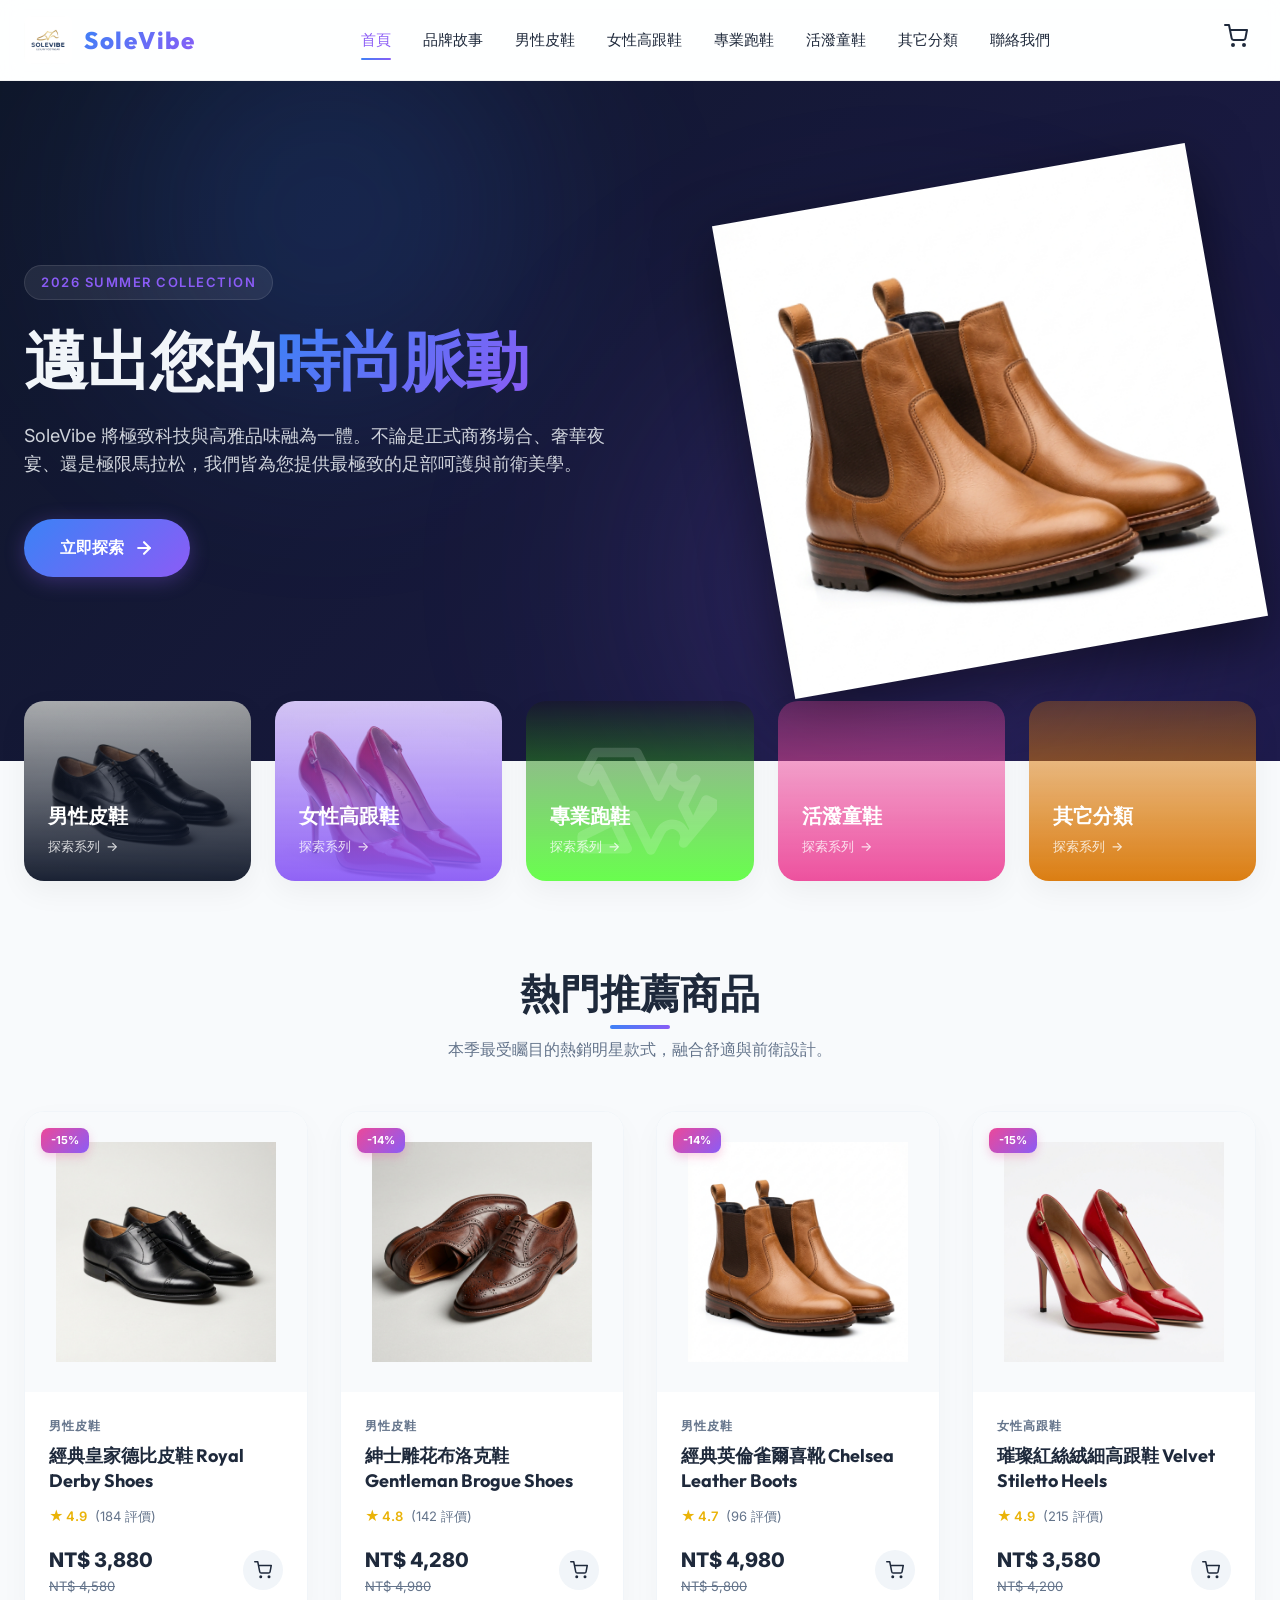
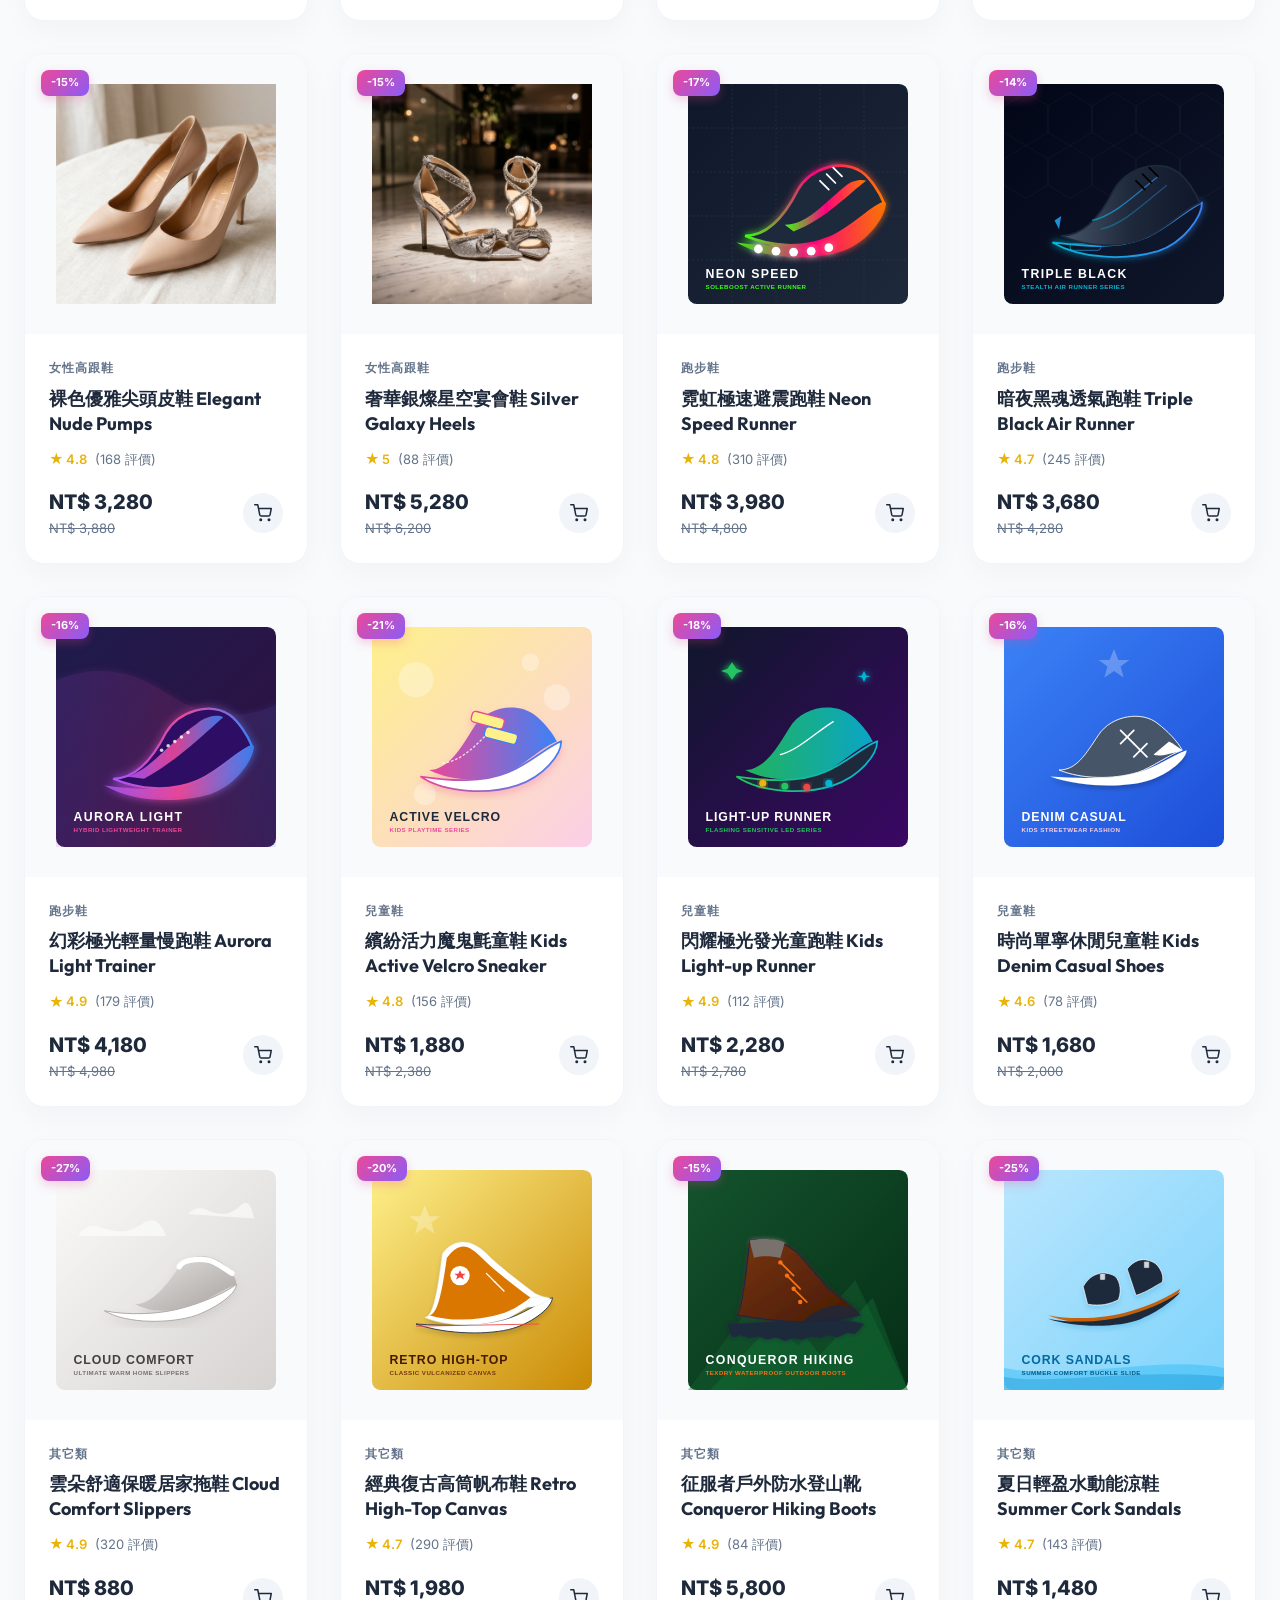
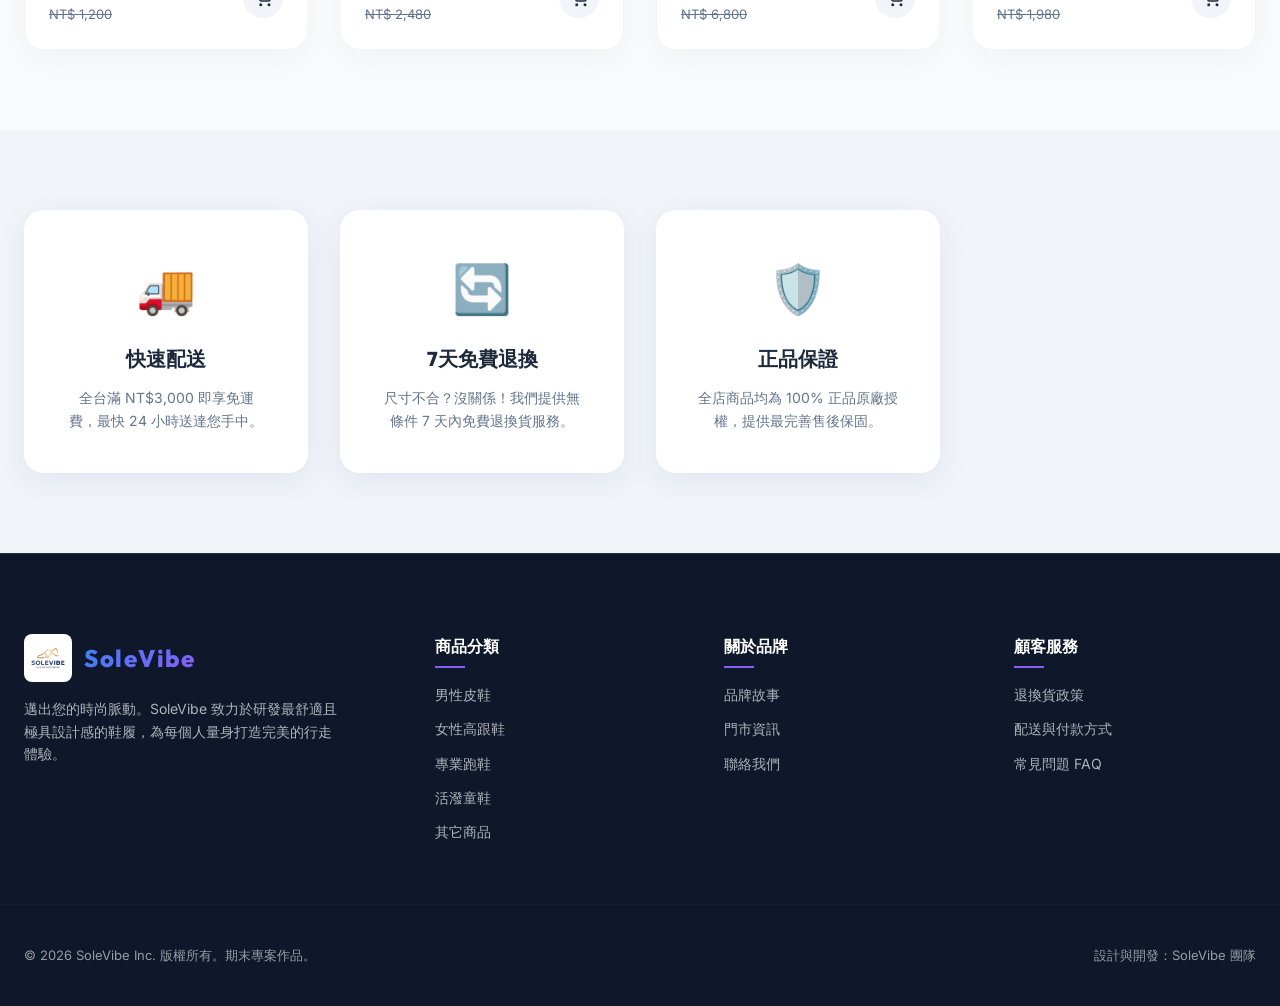
==== commit 17be184b: "Add files via upload" ====
--- a/index.html
+++ b/index.html
@@ -6,7 +6,9 @@
   <title>梁育瑄的頂級潮流與舒適鞋履探索</title>
   <meta name="description" content="我們提供男性皮鞋、女性高跟鞋、運動跑鞋與兒童鞋等頂級潮流款式，帶給您無與倫比的穿著體驗。">
   <meta name="keywords" content="梁育瑄,高級,皮鞋,高跟鞋,運動鞋,跑步鞋,兒童鞋">
+
   <link rel="stylesheet" href="css/style.css">
+  <meta name="google-site-verification" content="swcr6CTMunC7Km_P4LiO1XV5ChgexEEN2H9Ya9pawa0" />
 </head>
 <body>
 
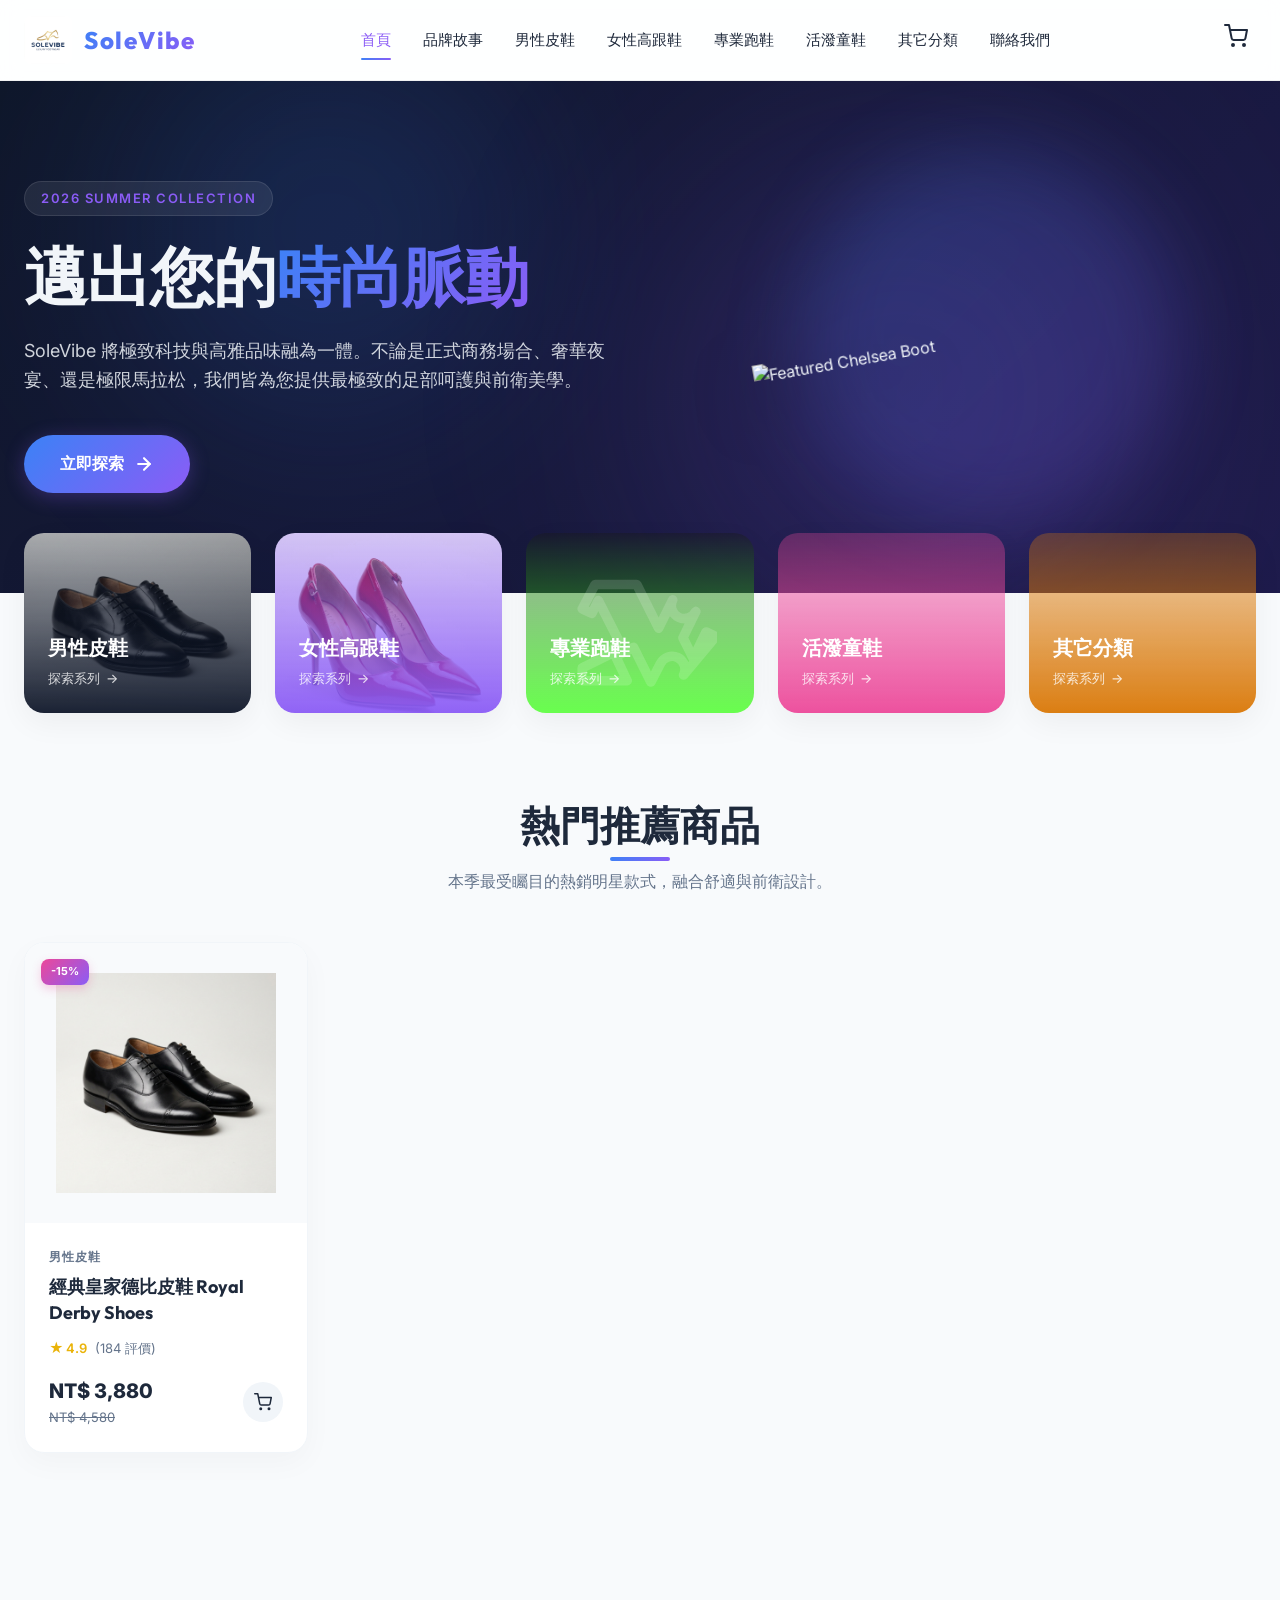
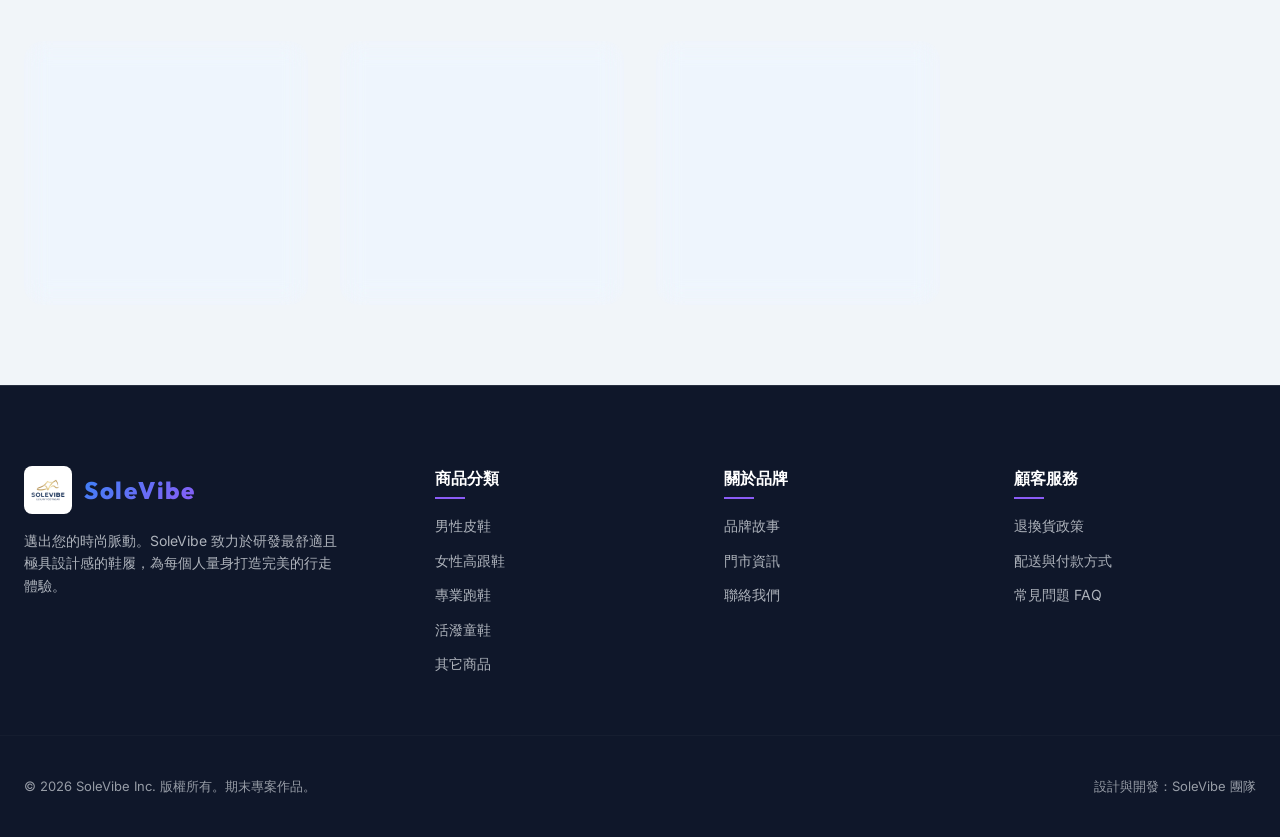
==== commit 0993c030: "Add files via upload" ====
--- a/index.html
+++ b/index.html
@@ -69,7 +69,7 @@
       
       <div class="hero-image-container">
         <div class="hero-circle-bg"></div>
-        <img src="assets/images/mens_3.png" alt="Featured Chelsea Boot" class="hero-shoe-img">
+        <img src="assets/images/梁育瑄的鞋店-3號男士鞋子.png" alt="Featured Chelsea Boot" class="hero-shoe-img" title="這是梁育瑄高級鞋店的3號男士皮鞋，賣得最好的一雙。">
       </div>
     </div>
   </section>
